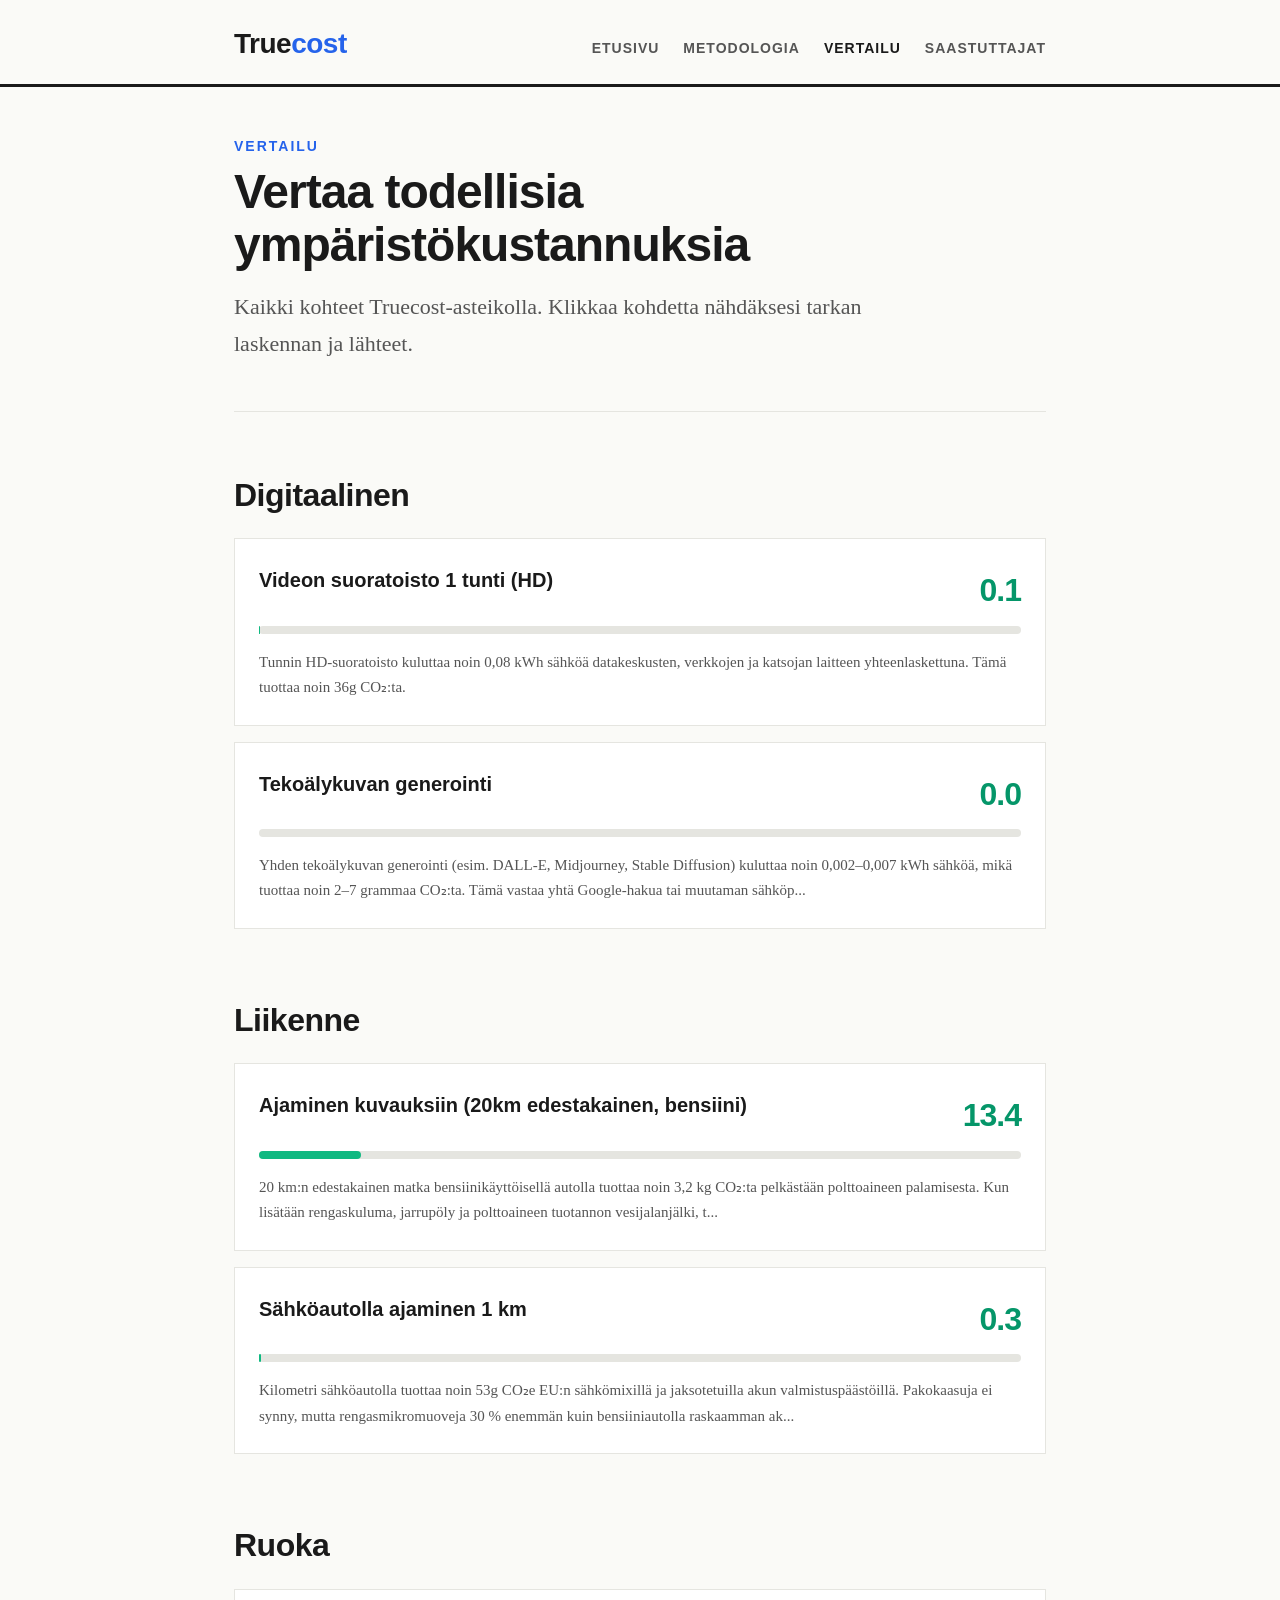
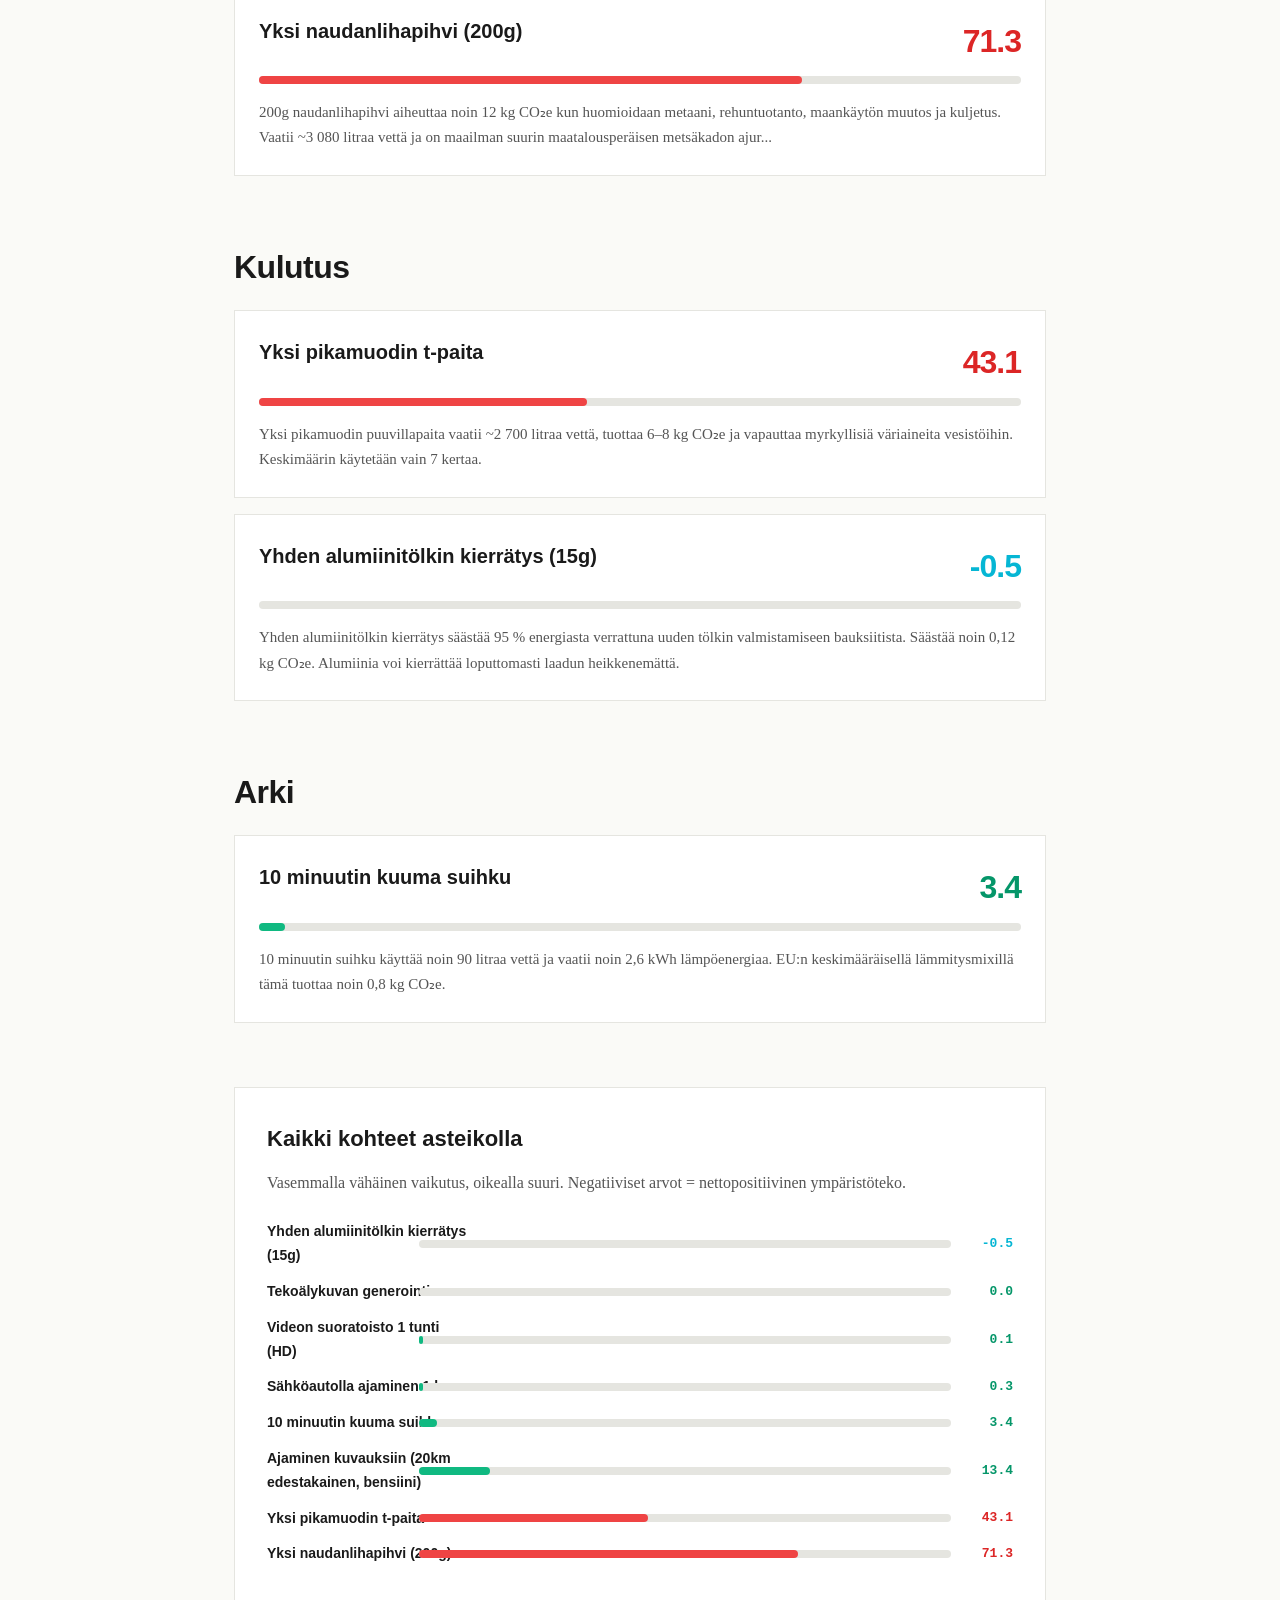
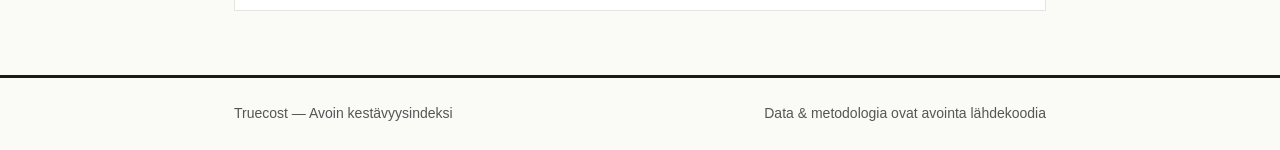
==== compare/index.html @ 6fe8e0a8 "Truecost — static demo site" ====
<!DOCTYPE html>
<html lang="fi">
<head><base href="/truecost-demo/">
  <meta charset="UTF-8">
  <meta name="viewport" content="width=device-width, initial-scale=1.0">
  <title>Vertailu — Avoin kestävyysindeksi</title>
  <link rel="stylesheet" href="/static/css/style.css">
</head>
<body>
  <header>
    <div class="container">
      <a href="/" class="logo">True<span>cost</span></a>
      <nav>
        <a href="/" >Etusivu</a>
        <a href="/methodology" >Metodologia</a>
        <a href="/compare" class="active">Vertailu</a>
        <a href="/polluters" >Saastuttajat</a>
      </nav>
    </div>
  </header>

  <main class="container">
    
<div class="hero">
  <div class="section-header">Vertailu</div>
  <h1>Vertaa todellisia ympäristökustannuksia</h1>
  <p class="subtitle">
    Kaikki kohteet Truecost-asteikolla. Klikkaa kohdetta nähdäksesi
    tarkan laskennan ja lähteet.
  </p>
</div>


<section style="margin-bottom: 48px;">
  <h2 style="text-transform: capitalize;">Digitaalinen</h2>

  <div class="items-grid">
    
    <div class="card">
      <a href="/item/03-streaming-hour">
        <div class="card-header">
          <div class="card-title">Videon suoratoisto 1 tunti (HD)</div>
          <div style="text-align: right;">
            <div class="score-number low" style="font-size: 32px;">
              0.1
            </div>
          </div>
        </div>
        <div class="score-bar-container">
          <div class="score-bar">
            
            
            <div class="score-bar-fill low"
                 style="width: 0.1%"></div>
          </div>
        </div>
        <p class="card-description" style="font-size: 15px;">Tunnin HD-suoratoisto kuluttaa noin 0,08 kWh sähköä datakeskusten, verkkojen ja katsojan laitteen yhteenlaskettuna. Tämä tuottaa noin 36g CO₂:ta.
</p>
      </a>
    </div>
    
    <div class="card">
      <a href="/item/01-ai-image">
        <div class="card-header">
          <div class="card-title">Tekoälykuvan generointi</div>
          <div style="text-align: right;">
            <div class="score-number low" style="font-size: 32px;">
              0.0
            </div>
          </div>
        </div>
        <div class="score-bar-container">
          <div class="score-bar">
            
            
            <div class="score-bar-fill low"
                 style="width: 0.0%"></div>
          </div>
        </div>
        <p class="card-description" style="font-size: 15px;">Yhden tekoälykuvan generointi (esim. DALL-E, Midjourney, Stable Diffusion) kuluttaa noin 0,002–0,007 kWh sähköä, mikä tuottaa noin 2–7 grammaa CO₂:ta. Tämä vastaa yhtä Google-hakua tai muutaman sähköp...</p>
      </a>
    </div>
    
  </div>
</section>

<section style="margin-bottom: 48px;">
  <h2 style="text-transform: capitalize;">Liikenne</h2>

  <div class="items-grid">
    
    <div class="card">
      <a href="/item/02-photo-shoot-drive">
        <div class="card-header">
          <div class="card-title">Ajaminen kuvauksiin (20km edestakainen, bensiini)</div>
          <div style="text-align: right;">
            <div class="score-number low" style="font-size: 32px;">
              13.4
            </div>
          </div>
        </div>
        <div class="score-bar-container">
          <div class="score-bar">
            
            
            <div class="score-bar-fill low"
                 style="width: 13.4%"></div>
          </div>
        </div>
        <p class="card-description" style="font-size: 15px;">20 km:n edestakainen matka bensiinikäyttöisellä autolla tuottaa noin 3,2 kg CO₂:ta pelkästään polttoaineen palamisesta. Kun lisätään rengaskuluma, jarrupöly ja polttoaineen tuotannon vesijalanjälki, t...</p>
      </a>
    </div>
    
    <div class="card">
      <a href="/item/06-electric-car-km">
        <div class="card-header">
          <div class="card-title">Sähköautolla ajaminen 1 km</div>
          <div style="text-align: right;">
            <div class="score-number low" style="font-size: 32px;">
              0.3
            </div>
          </div>
        </div>
        <div class="score-bar-container">
          <div class="score-bar">
            
            
            <div class="score-bar-fill low"
                 style="width: 0.3%"></div>
          </div>
        </div>
        <p class="card-description" style="font-size: 15px;">Kilometri sähköautolla tuottaa noin 53g CO₂e EU:n sähkömixillä ja jaksotetuilla akun valmistuspäästöillä. Pakokaasuja ei synny, mutta rengasmikromuoveja 30 % enemmän kuin bensiiniautolla raskaamman ak...</p>
      </a>
    </div>
    
  </div>
</section>

<section style="margin-bottom: 48px;">
  <h2 style="text-transform: capitalize;">Ruoka</h2>

  <div class="items-grid">
    
    <div class="card">
      <a href="/item/04-beef-meal">
        <div class="card-header">
          <div class="card-title">Yksi naudanlihapihvi (200g)</div>
          <div style="text-align: right;">
            <div class="score-number high" style="font-size: 32px;">
              71.3
            </div>
          </div>
        </div>
        <div class="score-bar-container">
          <div class="score-bar">
            
            
            <div class="score-bar-fill high"
                 style="width: 71.3%"></div>
          </div>
        </div>
        <p class="card-description" style="font-size: 15px;">200g naudanlihapihvi aiheuttaa noin 12 kg CO₂e kun huomioidaan metaani, rehuntuotanto, maankäytön muutos ja kuljetus. Vaatii ~3 080 litraa vettä ja on maailman suurin maatalousperäisen metsäkadon ajur...</p>
      </a>
    </div>
    
  </div>
</section>

<section style="margin-bottom: 48px;">
  <h2 style="text-transform: capitalize;">Kulutus</h2>

  <div class="items-grid">
    
    <div class="card">
      <a href="/item/05-fast-fashion-tshirt">
        <div class="card-header">
          <div class="card-title">Yksi pikamuodin t-paita</div>
          <div style="text-align: right;">
            <div class="score-number high" style="font-size: 32px;">
              43.1
            </div>
          </div>
        </div>
        <div class="score-bar-container">
          <div class="score-bar">
            
            
            <div class="score-bar-fill high"
                 style="width: 43.1%"></div>
          </div>
        </div>
        <p class="card-description" style="font-size: 15px;">Yksi pikamuodin puuvillapaita vaatii ~2 700 litraa vettä, tuottaa 6–8 kg CO₂e ja vapauttaa myrkyllisiä väriaineita vesistöihin. Keskimäärin käytetään vain 7 kertaa.
</p>
      </a>
    </div>
    
    <div class="card">
      <a href="/item/07-recycling-aluminum">
        <div class="card-header">
          <div class="card-title">Yhden alumiinitölkin kierrätys (15g)</div>
          <div style="text-align: right;">
            <div class="score-number negative" style="font-size: 32px;">
              -0.5
            </div>
          </div>
        </div>
        <div class="score-bar-container">
          <div class="score-bar">
            
            
            <div class="score-bar-fill negative"
                 style="width: 0%"></div>
          </div>
        </div>
        <p class="card-description" style="font-size: 15px;">Yhden alumiinitölkin kierrätys säästää 95 % energiasta verrattuna uuden tölkin valmistamiseen bauksiitista. Säästää noin 0,12 kg CO₂e. Alumiinia voi kierrättää loputtomasti laadun heikkenemättä.
</p>
      </a>
    </div>
    
  </div>
</section>

<section style="margin-bottom: 48px;">
  <h2 style="text-transform: capitalize;">Arki</h2>

  <div class="items-grid">
    
    <div class="card">
      <a href="/item/08-shower-10min">
        <div class="card-header">
          <div class="card-title">10 minuutin kuuma suihku</div>
          <div style="text-align: right;">
            <div class="score-number low" style="font-size: 32px;">
              3.4
            </div>
          </div>
        </div>
        <div class="score-bar-container">
          <div class="score-bar">
            
            
            <div class="score-bar-fill low"
                 style="width: 3.4%"></div>
          </div>
        </div>
        <p class="card-description" style="font-size: 15px;">10 minuutin suihku käyttää noin 90 litraa vettä ja vaatii noin 2,6 kWh lämpöenergiaa. EU:n keskimääräisellä lämmitysmixillä tämä tuottaa noin 0,8 kg CO₂e.
</p>
      </a>
    </div>
    
  </div>
</section>


<section style="margin-bottom: 48px; padding: 32px; background: var(--card-bg); border: 1px solid var(--border);">
  <h3>Kaikki kohteet asteikolla</h3>
  <p style="color: var(--text-secondary); margin-bottom: 24px; font-size: 16px;">
    Vasemmalla vähäinen vaikutus, oikealla suuri. Negatiiviset arvot = nettopositiivinen ympäristöteko.
  </p>

  
  <div class="dimension-row" style="margin-bottom: 12px;">
    <div class="dimension-label" style="width: 200px;">
      <a href="/item/07-recycling-aluminum" style="text-decoration: none; color: inherit;">
        Yhden alumiinitölkin kierrätys (15g)
      </a>
    </div>
    <div class="score-bar" style="flex: 1;">
      
      
      <div class="score-bar-fill negative"
           style="width: 0%; min-width: 0;"></div>
    </div>
    <div class="dimension-value" style="font-weight: 700; color: var(--bar-negative);">
      -0.5
    </div>
  </div>
  
  <div class="dimension-row" style="margin-bottom: 12px;">
    <div class="dimension-label" style="width: 200px;">
      <a href="/item/01-ai-image" style="text-decoration: none; color: inherit;">
        Tekoälykuvan generointi
      </a>
    </div>
    <div class="score-bar" style="flex: 1;">
      
      
      <div class="score-bar-fill low"
           style="width: 0.0%; min-width: 0;"></div>
    </div>
    <div class="dimension-value" style="font-weight: 700; color: var(--positive);">
      0.0
    </div>
  </div>
  
  <div class="dimension-row" style="margin-bottom: 12px;">
    <div class="dimension-label" style="width: 200px;">
      <a href="/item/03-streaming-hour" style="text-decoration: none; color: inherit;">
        Videon suoratoisto 1 tunti (HD)
      </a>
    </div>
    <div class="score-bar" style="flex: 1;">
      
      
      <div class="score-bar-fill low"
           style="width: 0.1%; min-width: 4px;"></div>
    </div>
    <div class="dimension-value" style="font-weight: 700; color: var(--positive);">
      0.1
    </div>
  </div>
  
  <div class="dimension-row" style="margin-bottom: 12px;">
    <div class="dimension-label" style="width: 200px;">
      <a href="/item/06-electric-car-km" style="text-decoration: none; color: inherit;">
        Sähköautolla ajaminen 1 km
      </a>
    </div>
    <div class="score-bar" style="flex: 1;">
      
      
      <div class="score-bar-fill low"
           style="width: 0.3%; min-width: 4px;"></div>
    </div>
    <div class="dimension-value" style="font-weight: 700; color: var(--positive);">
      0.3
    </div>
  </div>
  
  <div class="dimension-row" style="margin-bottom: 12px;">
    <div class="dimension-label" style="width: 200px;">
      <a href="/item/08-shower-10min" style="text-decoration: none; color: inherit;">
        10 minuutin kuuma suihku
      </a>
    </div>
    <div class="score-bar" style="flex: 1;">
      
      
      <div class="score-bar-fill low"
           style="width: 3.4%; min-width: 4px;"></div>
    </div>
    <div class="dimension-value" style="font-weight: 700; color: var(--positive);">
      3.4
    </div>
  </div>
  
  <div class="dimension-row" style="margin-bottom: 12px;">
    <div class="dimension-label" style="width: 200px;">
      <a href="/item/02-photo-shoot-drive" style="text-decoration: none; color: inherit;">
        Ajaminen kuvauksiin (20km edestakainen, bensiini)
      </a>
    </div>
    <div class="score-bar" style="flex: 1;">
      
      
      <div class="score-bar-fill low"
           style="width: 13.4%; min-width: 4px;"></div>
    </div>
    <div class="dimension-value" style="font-weight: 700; color: var(--positive);">
      13.4
    </div>
  </div>
  
  <div class="dimension-row" style="margin-bottom: 12px;">
    <div class="dimension-label" style="width: 200px;">
      <a href="/item/05-fast-fashion-tshirt" style="text-decoration: none; color: inherit;">
        Yksi pikamuodin t-paita
      </a>
    </div>
    <div class="score-bar" style="flex: 1;">
      
      
      <div class="score-bar-fill high"
           style="width: 43.1%; min-width: 4px;"></div>
    </div>
    <div class="dimension-value" style="font-weight: 700; color: var(--negative);">
      43.1
    </div>
  </div>
  
  <div class="dimension-row" style="margin-bottom: 12px;">
    <div class="dimension-label" style="width: 200px;">
      <a href="/item/04-beef-meal" style="text-decoration: none; color: inherit;">
        Yksi naudanlihapihvi (200g)
      </a>
    </div>
    <div class="score-bar" style="flex: 1;">
      
      
      <div class="score-bar-fill high"
           style="width: 71.3%; min-width: 4px;"></div>
    </div>
    <div class="dimension-value" style="font-weight: 700; color: var(--negative);">
      71.3
    </div>
  </div>
  
</section>

  </main>

  <footer>
    <div class="container">
      <div>Truecost — Avoin kestävyysindeksi</div>
      <div>Data & metodologia ovat avointa lähdekoodia</div>
    </div>
  </footer>
</body>
</html>
---- static/css/style.css ----
/* Truecost — Data journalism inspired design */

:root {
  --bg: #fafaf7;
  --text: #1a1a1a;
  --text-secondary: #555;
  --accent: #2563eb;
  --accent-hover: #1d4ed8;
  --border: #e5e5e0;
  --card-bg: #ffffff;
  --positive: #059669;
  --negative: #dc2626;
  --warning: #d97706;
  --bar-low: #10b981;
  --bar-medium: #f59e0b;
  --bar-high: #ef4444;
  --bar-negative: #06b6d4;
  --font-body: 'Georgia', 'Times New Roman', serif;
  --font-heading: -apple-system, BlinkMacSystemFont, 'Segoe UI', sans-serif;
  --font-mono: 'SF Mono', 'Fira Code', monospace;
  --max-width: 860px;
}

* { margin: 0; padding: 0; box-sizing: border-box; }

body {
  font-family: var(--font-body);
  background: var(--bg);
  color: var(--text);
  line-height: 1.7;
  font-size: 18px;
}

/* Layout */
.container { max-width: var(--max-width); margin: 0 auto; padding: 0 24px; }

/* Header */
header {
  border-bottom: 3px solid var(--text);
  padding: 20px 0 16px;
  margin-bottom: 48px;
}
header .container { display: flex; justify-content: space-between; align-items: baseline; }
.logo {
  font-family: var(--font-heading);
  font-size: 28px;
  font-weight: 800;
  text-decoration: none;
  color: var(--text);
  letter-spacing: -0.5px;
}
.logo span { color: var(--accent); }
nav { display: flex; gap: 24px; }
nav a {
  font-family: var(--font-heading);
  font-size: 14px;
  text-decoration: none;
  color: var(--text-secondary);
  text-transform: uppercase;
  letter-spacing: 1px;
  font-weight: 600;
}
nav a:hover, nav a.active { color: var(--text); }

/* Hero */
.hero {
  margin-bottom: 56px;
  padding-bottom: 48px;
  border-bottom: 1px solid var(--border);
}
.hero h1 {
  font-family: var(--font-heading);
  font-size: 48px;
  font-weight: 800;
  line-height: 1.1;
  margin-bottom: 16px;
  letter-spacing: -1px;
}
.hero .subtitle {
  font-size: 22px;
  color: var(--text-secondary);
  max-width: 640px;
}

/* Section headings */
.section-header {
  font-family: var(--font-heading);
  font-size: 14px;
  text-transform: uppercase;
  letter-spacing: 2px;
  color: var(--accent);
  font-weight: 700;
  margin-bottom: 8px;
}
h2 {
  font-family: var(--font-heading);
  font-size: 32px;
  font-weight: 800;
  margin-bottom: 16px;
  letter-spacing: -0.5px;
}
h3 {
  font-family: var(--font-heading);
  font-size: 22px;
  font-weight: 700;
  margin-bottom: 12px;
}

/* Score bar */
.score-bar-container {
  margin: 8px 0 16px;
}
.score-bar {
  height: 8px;
  background: var(--border);
  border-radius: 4px;
  overflow: visible;
  position: relative;
}
.score-bar-fill {
  height: 100%;
  border-radius: 4px;
  transition: width 0.6s ease;
  position: relative;
}
.score-bar-fill.low { background: var(--bar-low); }
.score-bar-fill.medium { background: var(--bar-medium); }
.score-bar-fill.high { background: var(--bar-high); }
.score-bar-fill.negative { background: var(--bar-negative); }

.score-number {
  font-family: var(--font-heading);
  font-weight: 800;
  font-size: 42px;
  letter-spacing: -1px;
}
.score-number.low { color: var(--positive); }
.score-number.medium { color: var(--warning); }
.score-number.high { color: var(--negative); }
.score-number.negative { color: var(--bar-negative); }
.score-label {
  font-family: var(--font-heading);
  font-size: 13px;
  color: var(--text-secondary);
  text-transform: uppercase;
  letter-spacing: 1px;
}

/* Cards */
.card {
  background: var(--card-bg);
  border: 1px solid var(--border);
  padding: 24px;
  margin-bottom: 16px;
  transition: box-shadow 0.2s;
}
.card:hover { box-shadow: 0 2px 12px rgba(0,0,0,0.06); }
.card a { text-decoration: none; color: inherit; }
.card-header { display: flex; justify-content: space-between; align-items: flex-start; gap: 16px; }
.card-title {
  font-family: var(--font-heading);
  font-size: 20px;
  font-weight: 700;
}
.card-category {
  font-family: var(--font-heading);
  font-size: 12px;
  text-transform: uppercase;
  letter-spacing: 1px;
  color: var(--text-secondary);
  background: var(--bg);
  padding: 4px 10px;
  border-radius: 3px;
  white-space: nowrap;
}
.card-description {
  margin-top: 12px;
  color: var(--text-secondary);
  font-size: 16px;
}
.card-surprising {
  margin-top: 12px;
  padding: 12px 16px;
  background: #fef3c7;
  border-left: 3px solid var(--warning);
  font-size: 15px;
}

/* Grid */
.items-grid { display: grid; grid-template-columns: 1fr; gap: 0; }

/* Comparison */
.comparison-pair {
  display: grid;
  grid-template-columns: 1fr auto 1fr;
  gap: 16px;
  align-items: stretch;
  margin-bottom: 32px;
  padding-bottom: 32px;
  border-bottom: 1px solid var(--border);
}
.comparison-vs {
  display: flex;
  align-items: center;
  font-family: var(--font-heading);
  font-weight: 800;
  font-size: 24px;
  color: var(--text-secondary);
}

/* Polluter card */
.polluter-card {
  background: var(--card-bg);
  border: 1px solid var(--border);
  border-left: 4px solid var(--negative);
  padding: 24px;
  margin-bottom: 20px;
}
.polluter-stat {
  font-family: var(--font-heading);
  font-size: 36px;
  font-weight: 800;
  color: var(--negative);
}
.polluter-stat-label {
  font-family: var(--font-heading);
  font-size: 13px;
  color: var(--text-secondary);
  text-transform: uppercase;
  letter-spacing: 1px;
}
.action-list {
  margin-top: 16px;
  padding-left: 0;
  list-style: none;
}
.action-list li {
  padding: 6px 0 6px 24px;
  position: relative;
  font-size: 16px;
}
.action-list li::before {
  content: "→";
  position: absolute;
  left: 0;
  color: var(--accent);
  font-weight: bold;
}

/* Dimension bars */
.dimension-row {
  display: grid;
  grid-template-columns: 140px 1fr 50px;
  gap: 12px;
  align-items: center;
  margin-bottom: 8px;
}
.dimension-label {
  font-family: var(--font-heading);
  font-size: 14px;
  font-weight: 600;
}
.dimension-bar {
  height: 6px;
  background: var(--border);
  border-radius: 3px;
}
.dimension-bar-fill {
  height: 100%;
  border-radius: 3px;
}
.dimension-value {
  font-family: var(--font-mono);
  font-size: 13px;
  text-align: right;
  color: var(--text-secondary);
}

/* Methodology */
.method-step {
  padding: 24px 0;
  border-bottom: 1px solid var(--border);
}
.method-step:last-child { border-bottom: none; }
.step-number {
  font-family: var(--font-heading);
  font-size: 48px;
  font-weight: 800;
  color: var(--border);
  float: left;
  margin-right: 20px;
  line-height: 1;
}

/* Sources */
.source-list {
  margin-top: 16px;
  padding-left: 0;
  list-style: none;
}
.source-list li {
  padding: 4px 0;
  font-size: 14px;
  color: var(--text-secondary);
  font-family: var(--font-heading);
}
.source-list li::before { content: "📄 "; }

/* Footer */
footer {
  margin-top: 64px;
  padding: 24px 0;
  border-top: 3px solid var(--text);
  font-family: var(--font-heading);
  font-size: 14px;
  color: var(--text-secondary);
}
footer .container { display: flex; justify-content: space-between; }

/* CTA */
.cta {
  text-align: center;
  padding: 48px 24px;
  margin: 48px 0;
  background: var(--card-bg);
  border: 2px solid var(--text);
}
.cta h2 { margin-bottom: 12px; }
.cta p { color: var(--text-secondary); max-width: 560px; margin: 0 auto; }

/* Responsive */
@media (max-width: 640px) {
  .hero h1 { font-size: 32px; }
  .hero .subtitle { font-size: 18px; }
  header .container { flex-direction: column; gap: 12px; }
  .comparison-pair { grid-template-columns: 1fr; }
  .comparison-vs { justify-content: center; }
  .dimension-row { grid-template-columns: 100px 1fr 40px; }
}
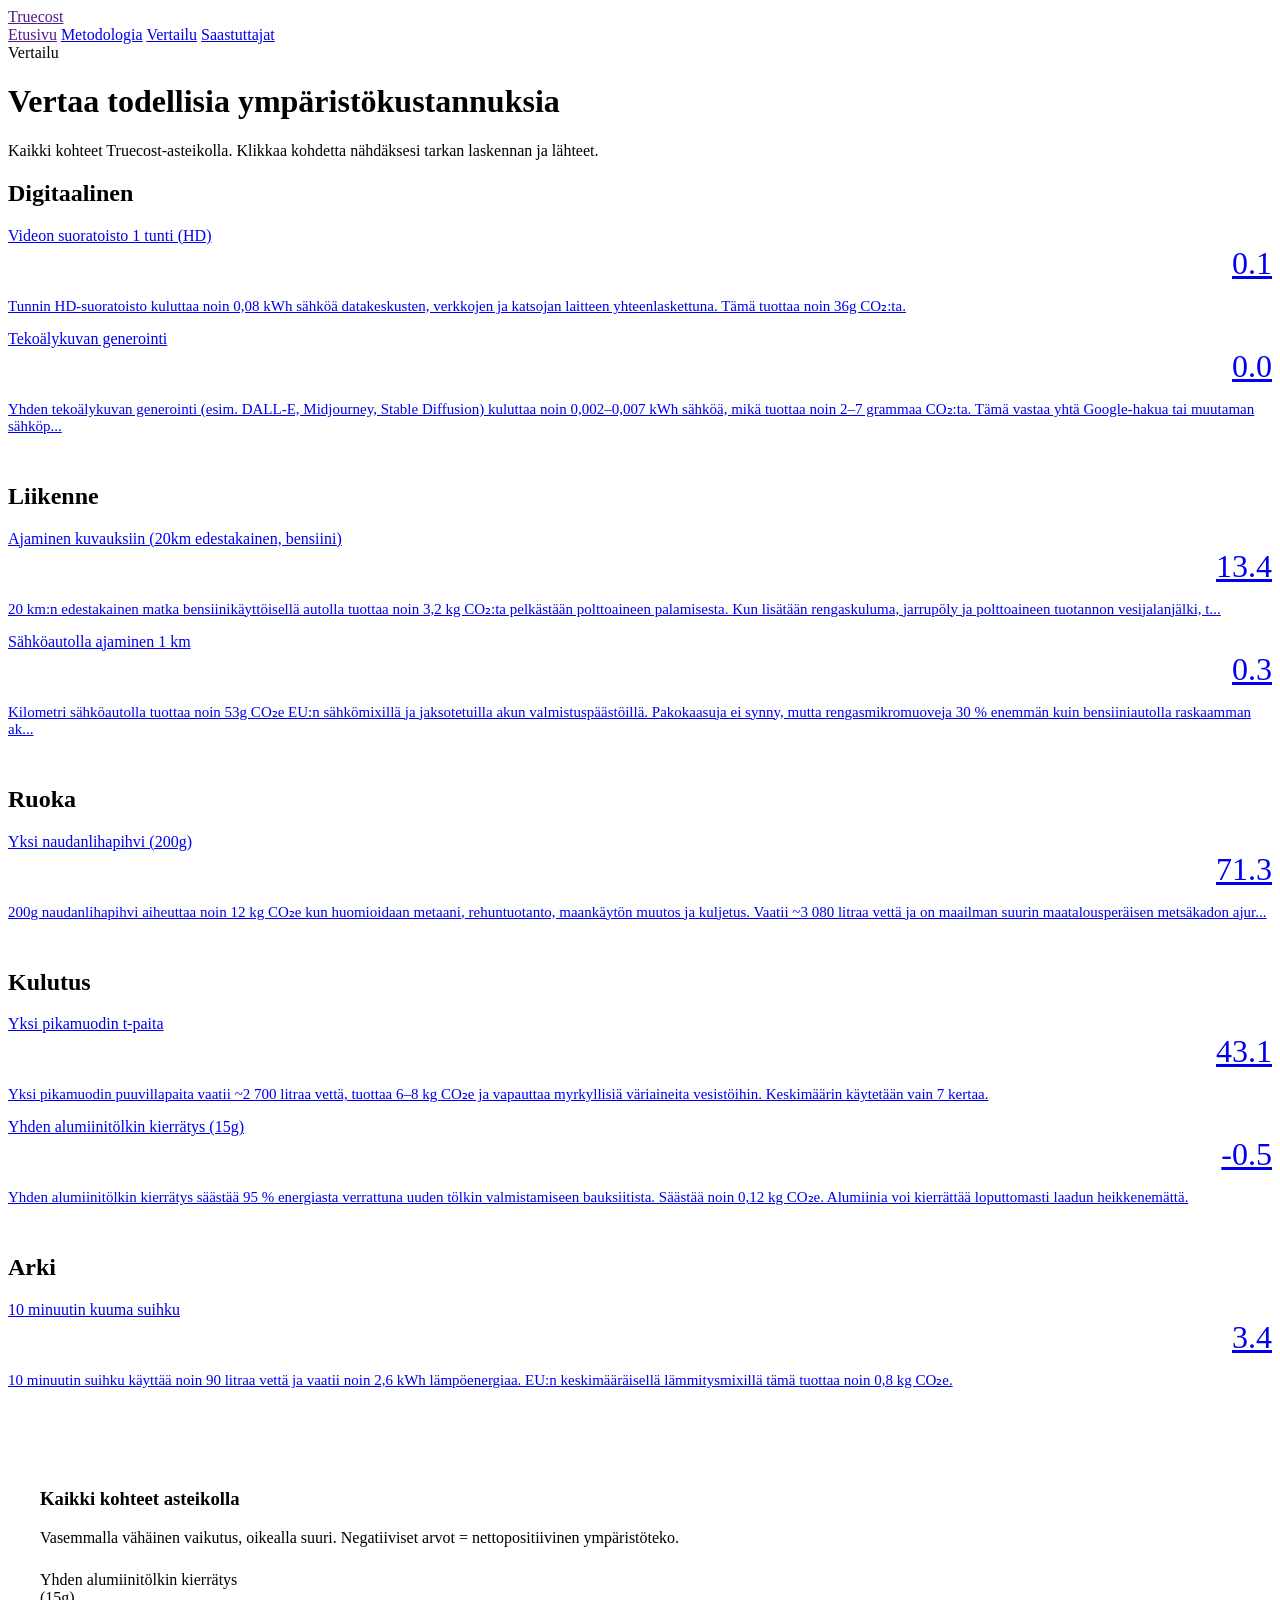
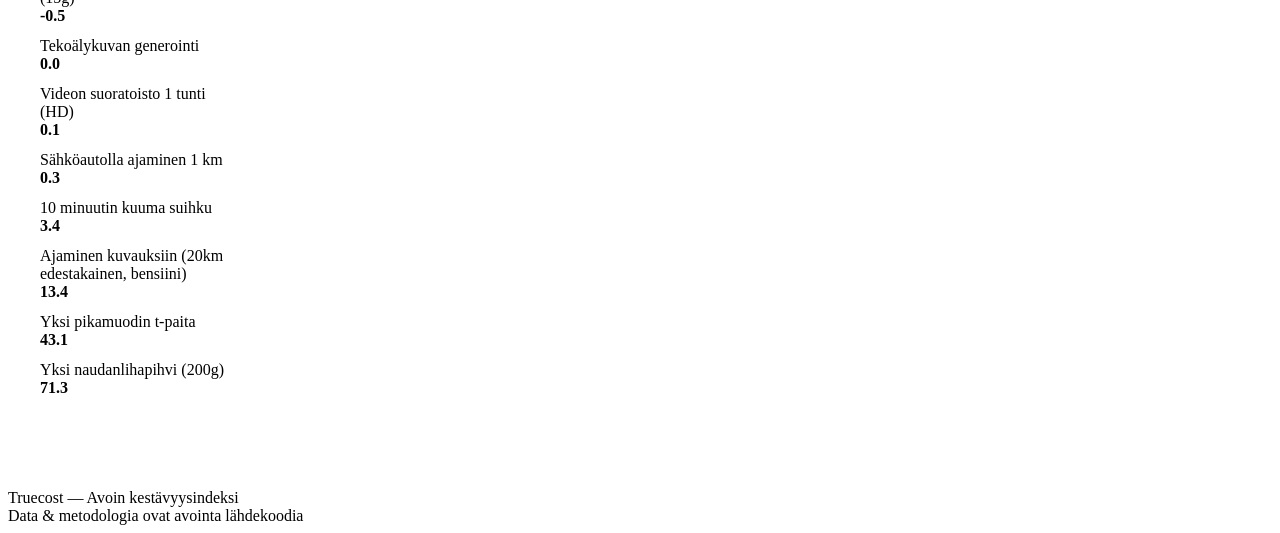
==== commit 0629216a: "fix: make all links relative for GitHub Pages" ====
--- a/compare/index.html
+++ b/compare/index.html
@@ -4,17 +4,17 @@
   <meta charset="UTF-8">
   <meta name="viewport" content="width=device-width, initial-scale=1.0">
   <title>Vertailu — Avoin kestävyysindeksi</title>
-  <link rel="stylesheet" href="/static/css/style.css">
+  <link rel="stylesheet" href="static/css/style.css">
 </head>
 <body>
   <header>
     <div class="container">
-      <a href="/" class="logo">True<span>cost</span></a>
+      <a href="" class="logo">True<span>cost</span></a>
       <nav>
-        <a href="/" >Etusivu</a>
-        <a href="/methodology" >Metodologia</a>
-        <a href="/compare" class="active">Vertailu</a>
-        <a href="/polluters" >Saastuttajat</a>
+        <a href="" >Etusivu</a>
+        <a href="methodology" >Metodologia</a>
+        <a href="compare" class="active">Vertailu</a>
+        <a href="polluters" >Saastuttajat</a>
       </nav>
     </div>
   </header>
@@ -37,7 +37,7 @@
   <div class="items-grid">
     
     <div class="card">
-      <a href="/item/03-streaming-hour">
+      <a href="item/03-streaming-hour">
         <div class="card-header">
           <div class="card-title">Videon suoratoisto 1 tunti (HD)</div>
           <div style="text-align: right;">
@@ -60,7 +60,7 @@
     </div>
     
     <div class="card">
-      <a href="/item/01-ai-image">
+      <a href="item/01-ai-image">
         <div class="card-header">
           <div class="card-title">Tekoälykuvan generointi</div>
           <div style="text-align: right;">
@@ -90,7 +90,7 @@
   <div class="items-grid">
     
     <div class="card">
-      <a href="/item/02-photo-shoot-drive">
+      <a href="item/02-photo-shoot-drive">
         <div class="card-header">
           <div class="card-title">Ajaminen kuvauksiin (20km edestakainen, bensiini)</div>
           <div style="text-align: right;">
@@ -112,7 +112,7 @@
     </div>
     
     <div class="card">
-      <a href="/item/06-electric-car-km">
+      <a href="item/06-electric-car-km">
         <div class="card-header">
           <div class="card-title">Sähköautolla ajaminen 1 km</div>
           <div style="text-align: right;">
@@ -142,7 +142,7 @@
   <div class="items-grid">
     
     <div class="card">
-      <a href="/item/04-beef-meal">
+      <a href="item/04-beef-meal">
         <div class="card-header">
           <div class="card-title">Yksi naudanlihapihvi (200g)</div>
           <div style="text-align: right;">
@@ -172,7 +172,7 @@
   <div class="items-grid">
     
     <div class="card">
-      <a href="/item/05-fast-fashion-tshirt">
+      <a href="item/05-fast-fashion-tshirt">
         <div class="card-header">
           <div class="card-title">Yksi pikamuodin t-paita</div>
           <div style="text-align: right;">
@@ -195,7 +195,7 @@
     </div>
     
     <div class="card">
-      <a href="/item/07-recycling-aluminum">
+      <a href="item/07-recycling-aluminum">
         <div class="card-header">
           <div class="card-title">Yhden alumiinitölkin kierrätys (15g)</div>
           <div style="text-align: right;">
@@ -226,7 +226,7 @@
   <div class="items-grid">
     
     <div class="card">
-      <a href="/item/08-shower-10min">
+      <a href="item/08-shower-10min">
         <div class="card-header">
           <div class="card-title">10 minuutin kuuma suihku</div>
           <div style="text-align: right;">
@@ -261,7 +261,7 @@
   
   <div class="dimension-row" style="margin-bottom: 12px;">
     <div class="dimension-label" style="width: 200px;">
-      <a href="/item/07-recycling-aluminum" style="text-decoration: none; color: inherit;">
+      <a href="item/07-recycling-aluminum" style="text-decoration: none; color: inherit;">
         Yhden alumiinitölkin kierrätys (15g)
       </a>
     </div>
@@ -278,7 +278,7 @@
   
   <div class="dimension-row" style="margin-bottom: 12px;">
     <div class="dimension-label" style="width: 200px;">
-      <a href="/item/01-ai-image" style="text-decoration: none; color: inherit;">
+      <a href="item/01-ai-image" style="text-decoration: none; color: inherit;">
         Tekoälykuvan generointi
       </a>
     </div>
@@ -295,7 +295,7 @@
   
   <div class="dimension-row" style="margin-bottom: 12px;">
     <div class="dimension-label" style="width: 200px;">
-      <a href="/item/03-streaming-hour" style="text-decoration: none; color: inherit;">
+      <a href="item/03-streaming-hour" style="text-decoration: none; color: inherit;">
         Videon suoratoisto 1 tunti (HD)
       </a>
     </div>
@@ -312,7 +312,7 @@
   
   <div class="dimension-row" style="margin-bottom: 12px;">
     <div class="dimension-label" style="width: 200px;">
-      <a href="/item/06-electric-car-km" style="text-decoration: none; color: inherit;">
+      <a href="item/06-electric-car-km" style="text-decoration: none; color: inherit;">
         Sähköautolla ajaminen 1 km
       </a>
     </div>
@@ -329,7 +329,7 @@
   
   <div class="dimension-row" style="margin-bottom: 12px;">
     <div class="dimension-label" style="width: 200px;">
-      <a href="/item/08-shower-10min" style="text-decoration: none; color: inherit;">
+      <a href="item/08-shower-10min" style="text-decoration: none; color: inherit;">
         10 minuutin kuuma suihku
       </a>
     </div>
@@ -346,7 +346,7 @@
   
   <div class="dimension-row" style="margin-bottom: 12px;">
     <div class="dimension-label" style="width: 200px;">
-      <a href="/item/02-photo-shoot-drive" style="text-decoration: none; color: inherit;">
+      <a href="item/02-photo-shoot-drive" style="text-decoration: none; color: inherit;">
         Ajaminen kuvauksiin (20km edestakainen, bensiini)
       </a>
     </div>
@@ -363,7 +363,7 @@
   
   <div class="dimension-row" style="margin-bottom: 12px;">
     <div class="dimension-label" style="width: 200px;">
-      <a href="/item/05-fast-fashion-tshirt" style="text-decoration: none; color: inherit;">
+      <a href="item/05-fast-fashion-tshirt" style="text-decoration: none; color: inherit;">
         Yksi pikamuodin t-paita
       </a>
     </div>
@@ -380,7 +380,7 @@
   
   <div class="dimension-row" style="margin-bottom: 12px;">
     <div class="dimension-label" style="width: 200px;">
-      <a href="/item/04-beef-meal" style="text-decoration: none; color: inherit;">
+      <a href="item/04-beef-meal" style="text-decoration: none; color: inherit;">
         Yksi naudanlihapihvi (200g)
       </a>
     </div>
